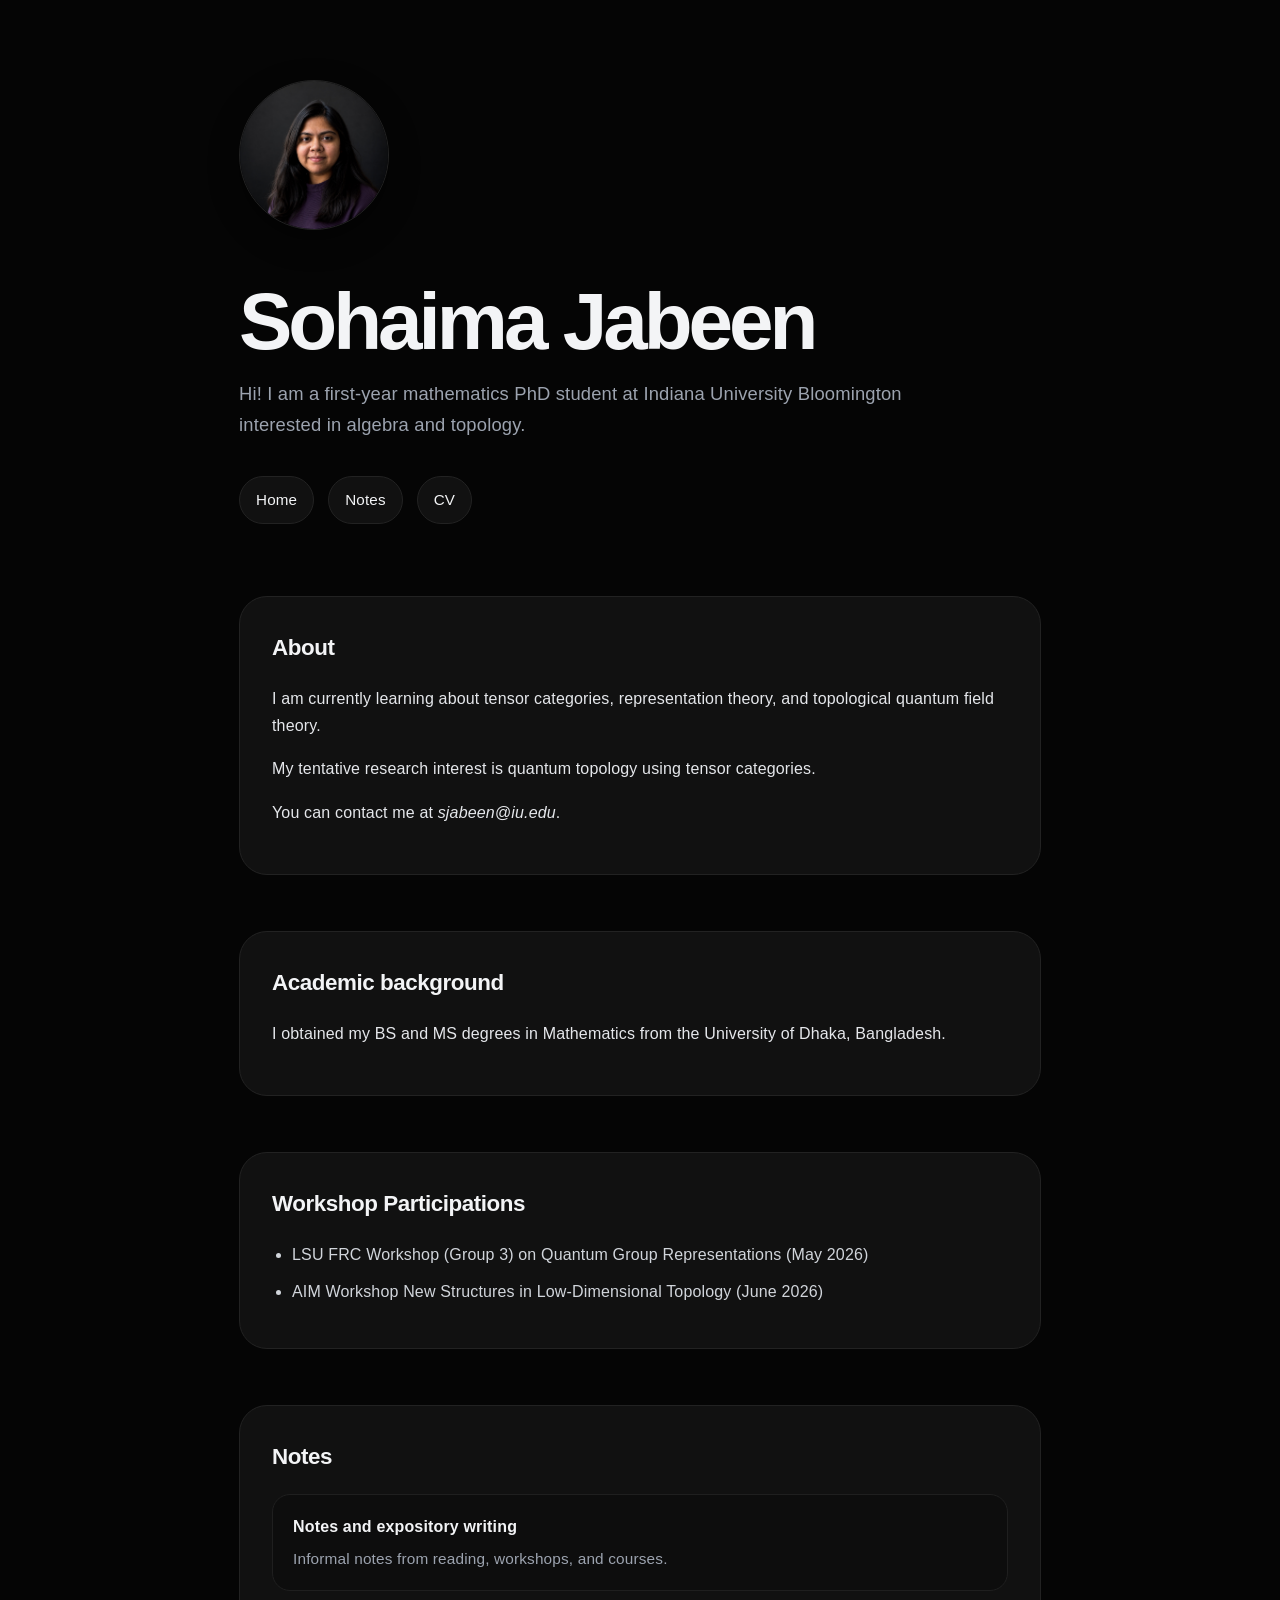
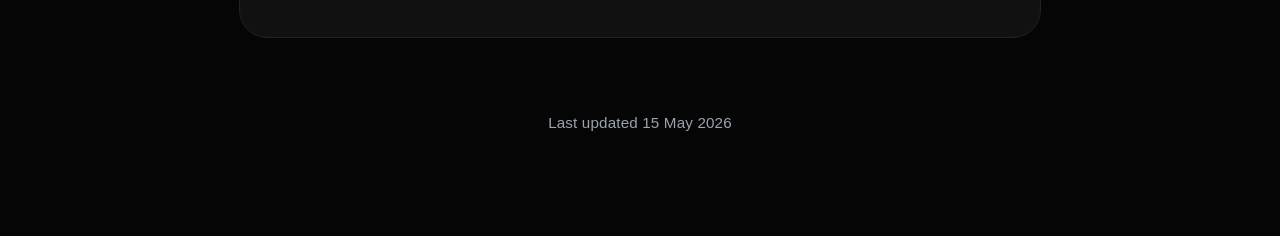
==== index.html @ 59429566 "Add theme color meta tag to index.html Made icon background black" ====
<!DOCTYPE html>
<html lang="en">
<head>
  <meta charset="UTF-8">
  <meta name="viewport" content="width=device-width, initial-scale=1.0">
  <meta name="description" content="Sohaima Jabeen - mathematics graduate student at Indiana University interested in algebra, topology, tensor categories, and representation theory.">
  
  <title>Sohaima Jabeen</title>
  
  <link rel="icon" type="image/png" href="favicon.png">
  <meta name="theme-color" content="#000000">
  <link rel="stylesheet" href="style.css">
</head>

<body>

  <div class="container">

    <div class="hero">

      <img class="portrait" src="portrait.jpeg" alt="portrait">
      <h1>Sohaima Jabeen</h1>

      <p class="subtitle">
        Hi! I am a first-year mathematics PhD student at 
        Indiana University Bloomington interested in 
        algebra and topology.
      </p>

      <nav>
        <a href="index.html">Home</a>
        <a href="notes.html">Notes</a>
        <a href="#">CV</a>
      </nav>
    </div>

    <section>
      <h2>About</h2>

      <p>
        I am currently learning about tensor categories, representation theory,
        and topological quantum field theory. 
      </p>

      <p>
        My tentative research interest is quantum topology using tensor categories.
      </p>

      <p>
        You can contact me at <i>sjabeen@iu.edu</i>.
      </p>

    </section>

    <section>
      <h2>Academic background</h2>
        <p>
      I obtained my BS and MS degrees in Mathematics from the University of Dhaka, Bangladesh.
        </p>
    </section>

    <section>
      <h2>Workshop Participations</h2>

      <ul>
        <li>LSU FRC Workshop (Group 3) on Quantum Group Representations (May 2026)</li>
        <li>AIM Workshop New Structures in Low-Dimensional Topology (June 2026)</li>
      </ul>
    </section>

    <section>
      <h2>Notes</h2>

      <a class="note-link" href="notes.html">
        <div class="note-title">
          Notes and expository writing
        </div>

        <div class="note-desc">
          Informal notes from reading, workshops, and courses.
        </div>
      </a>
    </section>

    <div class="footer">
      Last updated 15 May 2026
    </div>

  </div>

</body>
</html>
---- style.css ----
:root {
  --bg: #050505;
  --panel: #111111;
  --border: #222222;
  --text: #f3f4f6;
  --muted: #9ca3af;
  --accent: #8ab4ff;
  --accent-soft: rgba(138, 180, 255, 0.12);
}

* {
  box-sizing: border-box;
}

html {
  scroll-behavior: smooth;
}

body {
  margin: 0;
  background: var(--bg);
  color: var(--text);
  font-family: -apple-system, BlinkMacSystemFont, "SF Pro Display",
               "Segoe UI", sans-serif;
  line-height: 1.7;
  letter-spacing: 0.01em;
}

.portrait {
  width: 150px;
  height: 150px;
  object-fit: cover;

  border-radius: 999px;

  display: block;

  margin-bottom: 28px;

  border: 1px solid var(--border);

  box-shadow:
    0 10px 30px rgba(0, 0, 0, 0.45);

  transition: transform 0.25s ease;
}

.portrait:hover {
  transform: scale(1.02);
}

.container {
  max-width: 850px;
  margin: 0 auto;
  padding: 80px 24px 100px;
}

.hero {
  margin-bottom: 72px;
}

h1 {
  font-size: clamp(3rem, 8vw, 5rem);
  line-height: 0.95;
  margin-bottom: 18px;
  letter-spacing: -0.05em;
  font-weight: 700;
}

.subtitle {
  color: var(--muted);
  font-size: 1.15rem;
  max-width: 700px;
}

nav {
  margin-top: 36px;
  display: flex;
  gap: 14px;
  flex-wrap: wrap;
}

nav a {
  color: var(--text);
  text-decoration: none;
  border: 1px solid var(--border);
  background: var(--panel);
  padding: 10px 16px;
  border-radius: 999px;
  transition: 0.2s ease;
  font-size: 0.95rem;
}

nav a:hover {
  border-color: var(--accent);
  background: var(--accent-soft);
  transform: translateY(-1px);
}

section {
  margin-bottom: 56px;
  padding: 32px;
  background: var(--panel);
  border: 1px solid var(--border);
  border-radius: 28px;
}

h2 {
  margin-top: 0;
  margin-bottom: 18px;
  font-size: 1.4rem;
  letter-spacing: -0.02em;
}

p {
  margin-top: 0;
  color: #e5e7eb;
}

ul {
  padding-left: 20px;
  margin-bottom: 0;
}

li {
  margin-bottom: 10px;
  color: #d1d5db;
}

a {
  color: var(--accent);
}

.note-link {
  display: block;
  padding: 18px 20px;
  margin-bottom: 14px;
  border-radius: 18px;
  background: #0d0d0d;
  border: 1px solid #1f1f1f;
  text-decoration: none;
  color: inherit;
  transition: 0.2s ease;
}

.note-link:hover {
  border-color: var(--accent);
  transform: translateY(-2px);
}

.note-title {
  font-weight: 600;
  margin-bottom: 6px;
}

.note-desc {
  color: var(--muted);
  font-size: 0.96rem;
}

.footer {
  margin-top: 72px;
  color: var(--muted);
  font-size: 0.95rem;
  text-align: center;
}

@media (max-width: 640px) {
  .container {
    padding-top: 48px;
  }

  section {
    padding: 24px;
  }

  h1 {
    font-size: 3rem;
  }
}
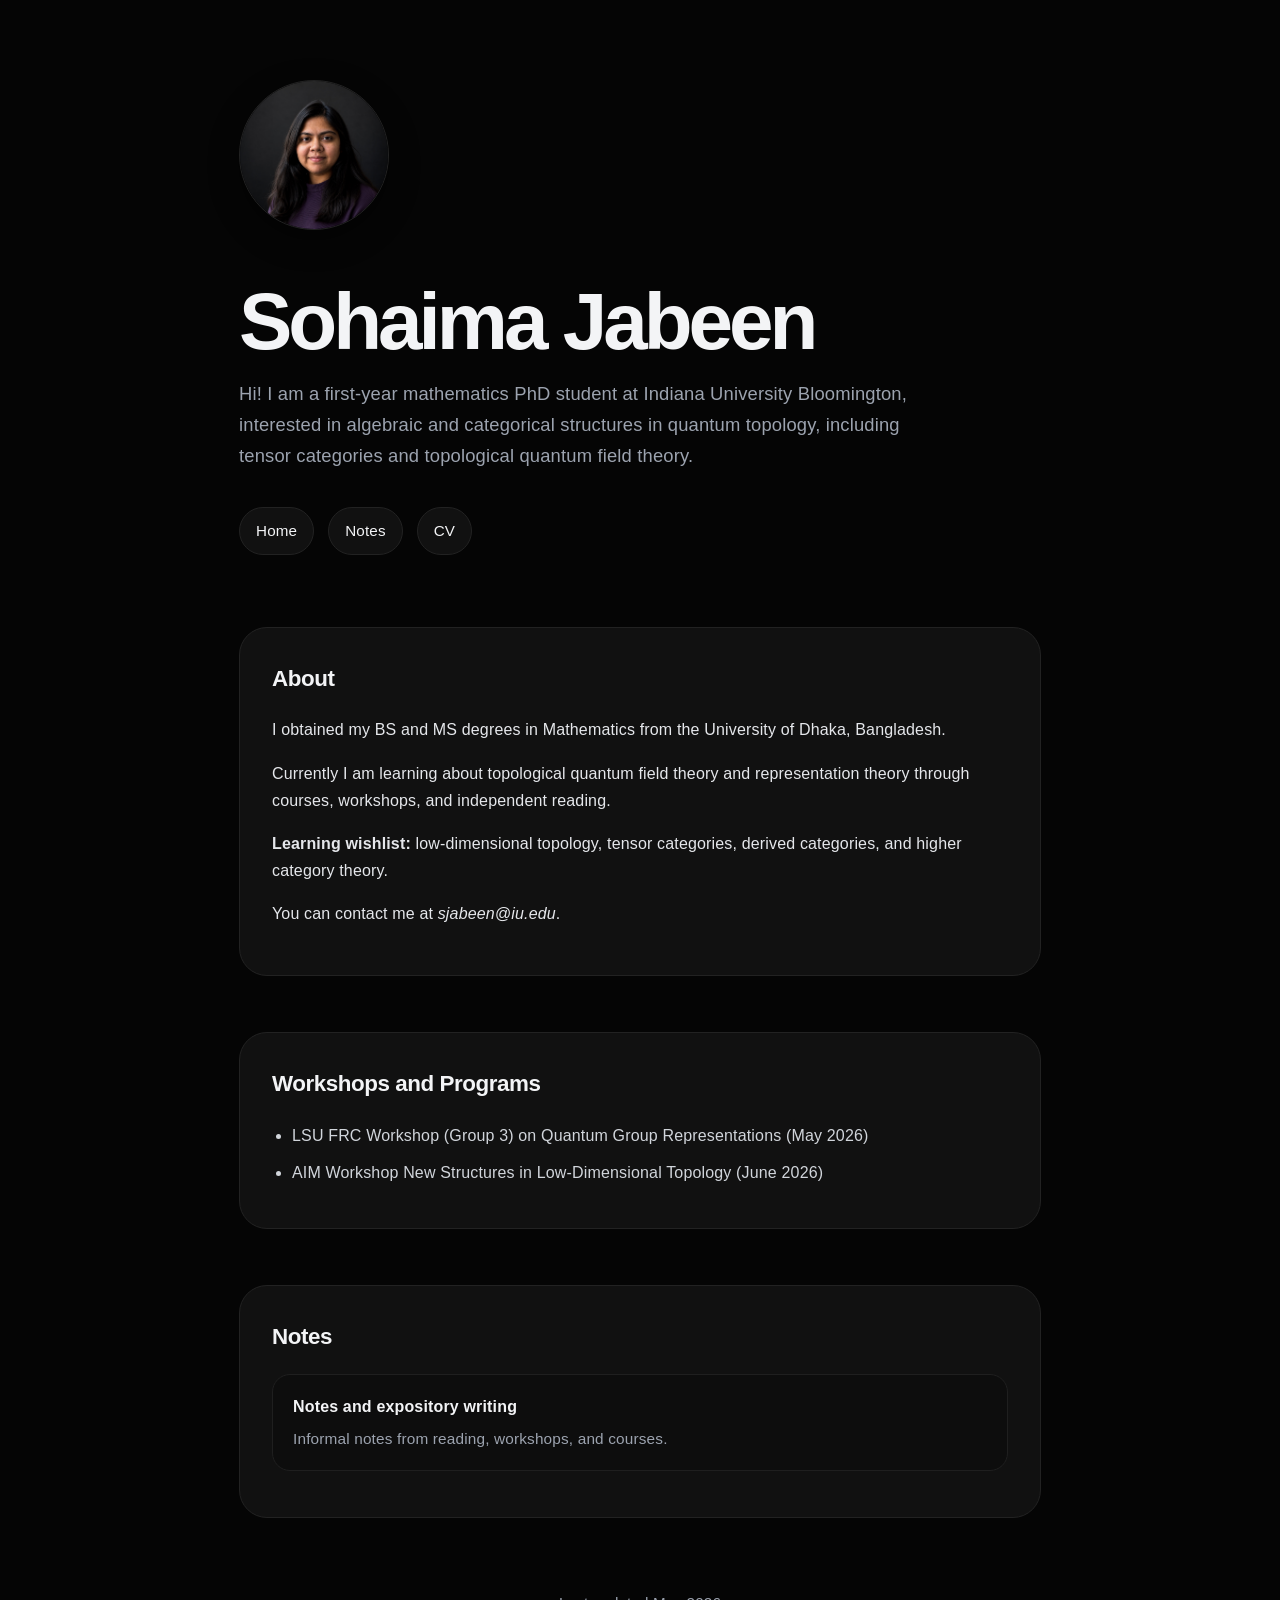
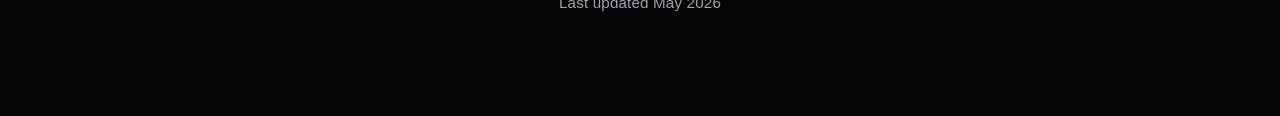
==== commit 459e0cc6: "Update personal information and academic background" ====
--- a/index.html
+++ b/index.html
@@ -4,11 +4,11 @@
   <meta charset="UTF-8">
   <meta name="viewport" content="width=device-width, initial-scale=1.0">
   <meta name="description" content="Sohaima Jabeen - mathematics graduate student at Indiana University interested in algebra, topology, tensor categories, and representation theory.">
+  <meta name="theme-color" content="#000000">
   
   <title>Sohaima Jabeen</title>
   
-  <link rel="icon" type="image/png" href="favicon.png">
-  <meta name="theme-color" content="#000000">
+  <link rel="icon" type="image/png" href="favicon3.png">
   <link rel="stylesheet" href="style.css">
 </head>
 
@@ -22,9 +22,9 @@
       <h1>Sohaima Jabeen</h1>
 
       <p class="subtitle">
-        Hi! I am a first-year mathematics PhD student at 
-        Indiana University Bloomington interested in 
-        algebra and topology.
+        Hi! I am a first-year mathematics PhD student at Indiana University Bloomington, 
+        interested in algebraic and categorical structures in quantum topology, 
+        including tensor categories and topological quantum field theory.
       </p>
 
       <nav>
@@ -38,12 +38,17 @@
       <h2>About</h2>
 
       <p>
-        I am currently learning about tensor categories, representation theory,
-        and topological quantum field theory. 
+        I obtained my BS and MS degrees in Mathematics from the University of Dhaka, Bangladesh. 
       </p>
 
       <p>
-        My tentative research interest is quantum topology using tensor categories.
+        Currently I am learning about topological quantum field theory and representation theory 
+        through courses, workshops, and independent reading.
+      </p>
+
+      <p>
+        <b>Learning wishlist:</b> low-dimensional topology, tensor categories, 
+        derived categories, and higher category theory.
       </p>
 
       <p>
@@ -53,14 +58,7 @@
     </section>
 
     <section>
-      <h2>Academic background</h2>
-        <p>
-      I obtained my BS and MS degrees in Mathematics from the University of Dhaka, Bangladesh.
-        </p>
-    </section>
-
-    <section>
-      <h2>Workshop Participations</h2>
+      <h2>Workshops and Programs</h2>
 
       <ul>
         <li>LSU FRC Workshop (Group 3) on Quantum Group Representations (May 2026)</li>
@@ -83,7 +81,7 @@
     </section>
 
     <div class="footer">
-      Last updated 15 May 2026
+      Last updated May 2026
     </div>
 
   </div>
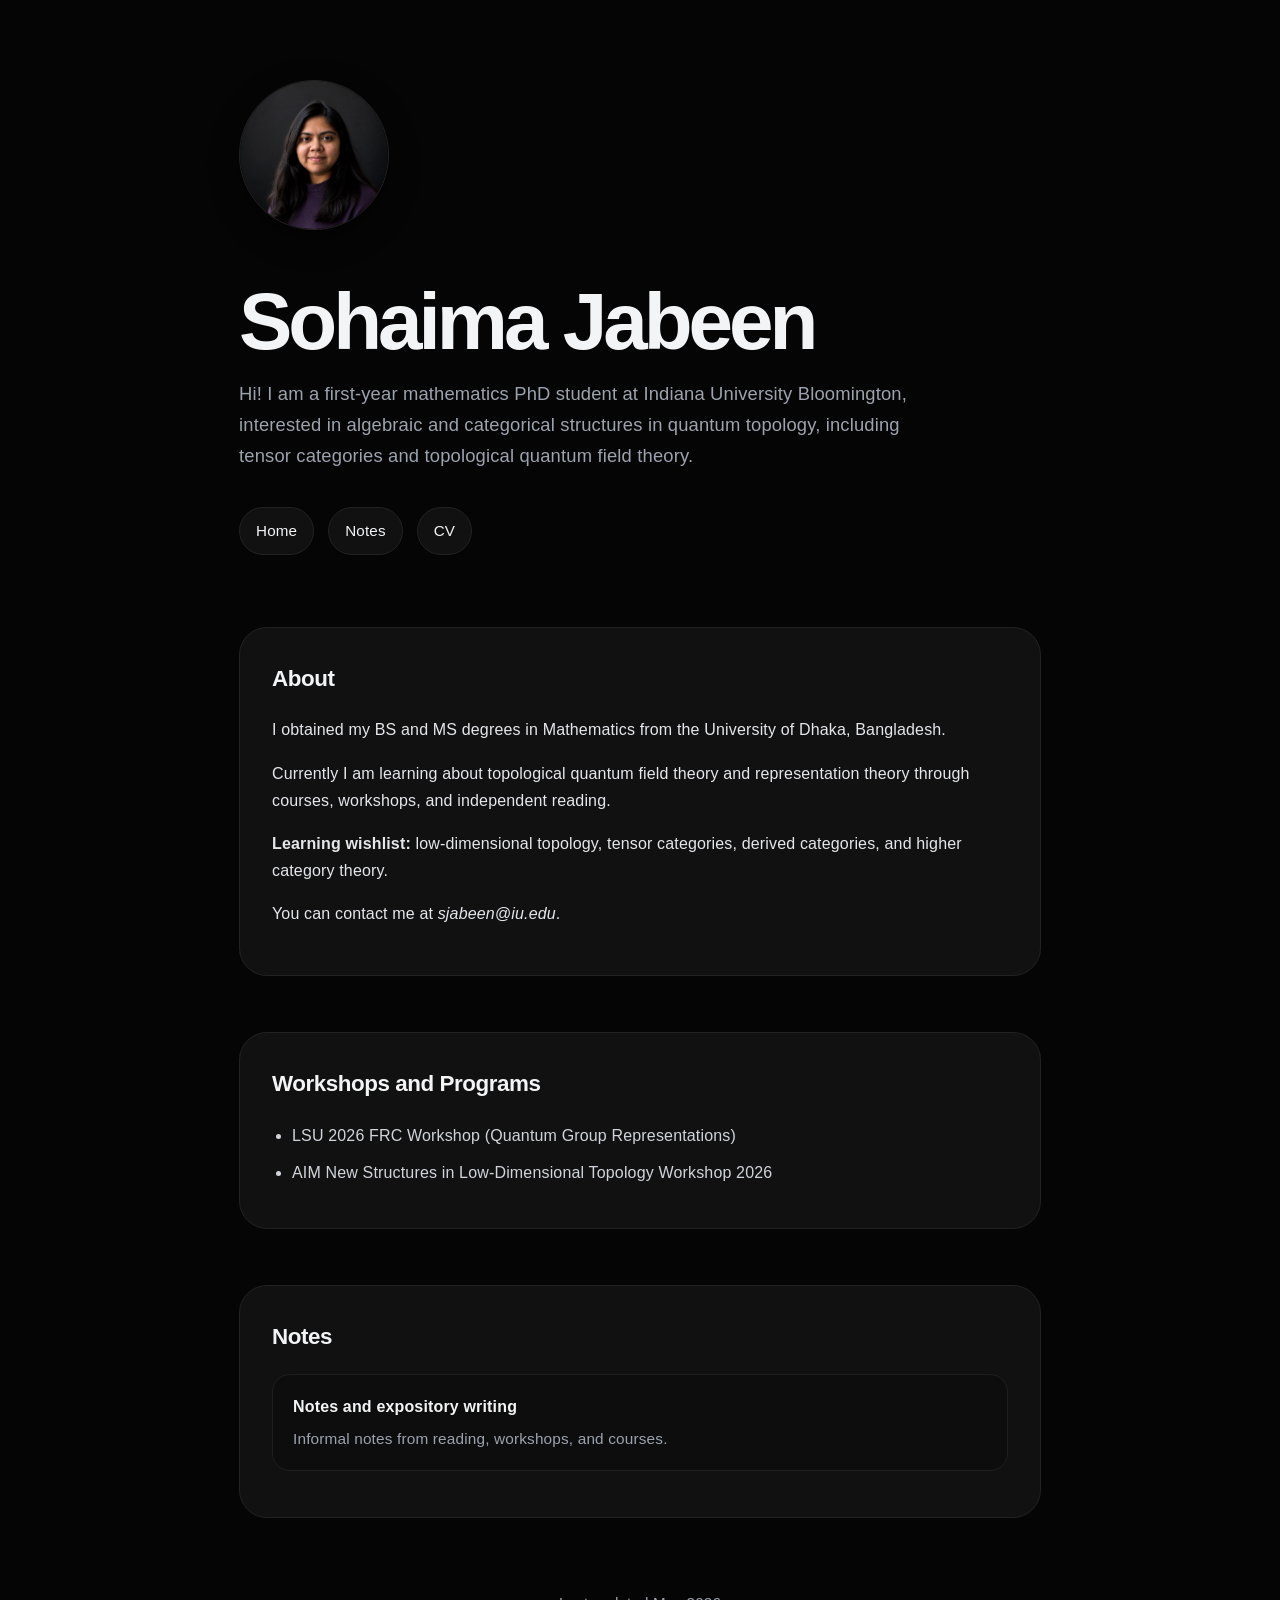
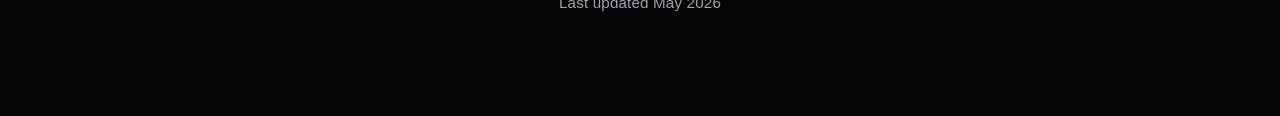
==== commit 13fb3199: "Update workshop listings in index.html" ====
--- a/index.html
+++ b/index.html
@@ -3,7 +3,8 @@
 <head>
   <meta charset="UTF-8">
   <meta name="viewport" content="width=device-width, initial-scale=1.0">
-  <meta name="description" content="Sohaima Jabeen - mathematics graduate student at Indiana University interested in algebra, topology, tensor categories, and representation theory.">
+  <meta name="description" content="Sohaima Jabeen - mathematics PhD student at Indiana University Bloomington interested in algebraic and categorical structures in quantum topology, including tensor categories and topological quantum field theory.">
+  
   <meta name="theme-color" content="#000000">
   
   <title>Sohaima Jabeen</title>
@@ -61,8 +62,8 @@
       <h2>Workshops and Programs</h2>
 
       <ul>
-        <li>LSU FRC Workshop (Group 3) on Quantum Group Representations (May 2026)</li>
-        <li>AIM Workshop New Structures in Low-Dimensional Topology (June 2026)</li>
+        <li>LSU 2026 FRC Workshop (Quantum Group Representations)</li>
+        <li>AIM New Structures in Low-Dimensional Topology Workshop 2026</li>
       </ul>
     </section>
 
